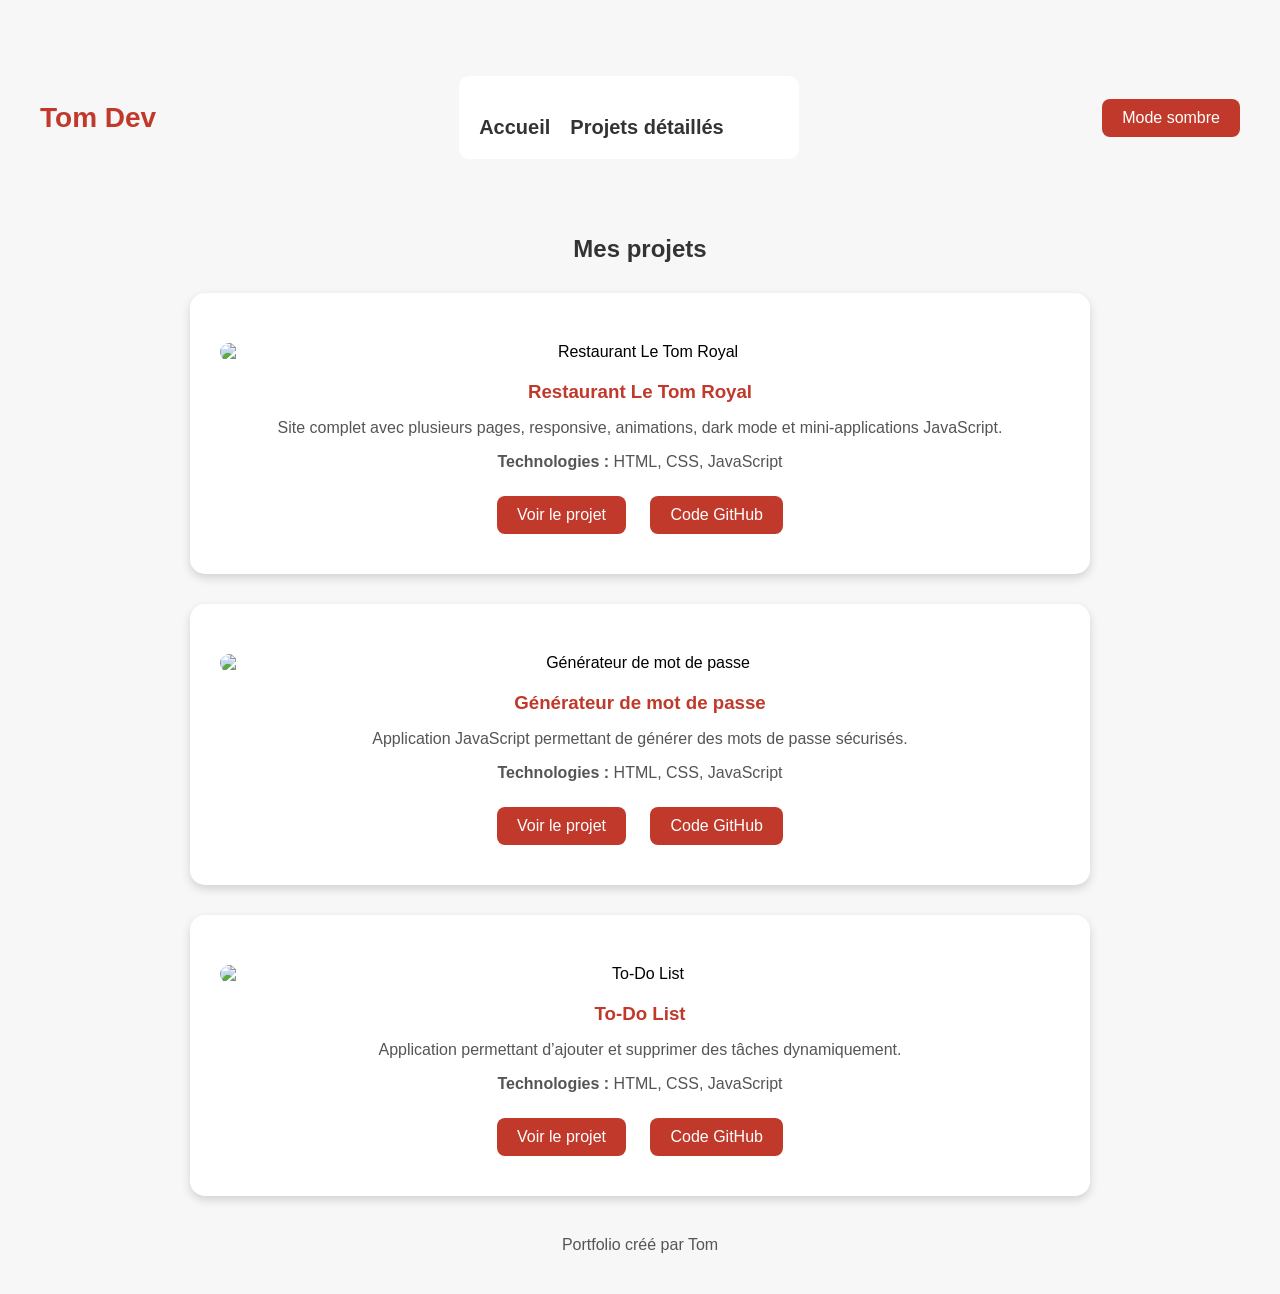
==== projets.html @ 7fe56bef "Add files via upload" ====
<!DOCTYPE html>
<html lang="fr">
<head>
  <meta charset="UTF-8">
  <title>Projets - Tom Dev</title>
  <link rel="stylesheet" href="style.css">
</head>

<body>

<header class="navbar">
  <h1 class="logo">Tom Dev</h1>

  <nav>
    <ul class="nav-links">
      <li><a href="index.html">Accueil</a></li>
      <li><a href="projets.html">Projets détaillés</a></li>
    </ul>
  </nav>

  <button id="dark-mode-btn">Mode sombre</button>
</header>

<section class="projects-detail fade-in">
  <h2>Mes projets</h2>

  <div class="project-card">
    <img src="https://via.placeholder.com/400x250" alt="Restaurant Le Tom Royal">
    <h3>Restaurant Le Tom Royal</h3>
    <p>Site complet avec plusieurs pages, responsive, animations, dark mode et mini-applications JavaScript.</p>
    <p><strong>Technologies :</strong> HTML, CSS, JavaScript</p>
    <button onclick="window.location.href='index.html'">Voir le projet</button>
    <button>Code GitHub</button>
  </div>

  <div class="project-card">
    <img src="https://via.placeholder.com/400x250" alt="Générateur de mot de passe">
    <h3>Générateur de mot de passe</h3>
    <p>Application JavaScript permettant de générer des mots de passe sécurisés.</p>
    <p><strong>Technologies :</strong> HTML, CSS, JavaScript</p>
    <button>Voir le projet</button>
    <button>Code GitHub</button>
  </div>

  <div class="project-card">
    <img src="https://via.placeholder.com/400x250" alt="To-Do List">
    <h3>To‑Do List</h3>
    <p>Application permettant d’ajouter et supprimer des tâches dynamiquement.</p>
    <p><strong>Technologies :</strong> HTML, CSS, JavaScript</p>
    <button>Voir le projet</button>
    <button>Code GitHub</button>
  </div>

</section>

<footer>
  <p>Portfolio créé par Tom</p>
</footer>

<script src="script.js"></script>
</body>
</html>
---- style.css ----
/* ------------------ GLOBAL ------------------ */

body {
  font-family: Arial, sans-serif;
  margin: 40px;
  background-color: #f7f7f7;
}

/* ------------------ HEADER ------------------ */

header {
  text-align: center;
  padding: 20px;
}

/* ------------------ NAVBAR ------------------ */

.navbar {
  display: flex;
  justify-content: space-between;
  align-items: center;
  padding: 20px 0;
}

.logo {
  font-size: 28px;
  color: #c0392b;
}

.nav-links {
  list-style: none;
  display: flex;
  gap: 20px;
}

.nav-links a {
  text-decoration: none;
  color: #333;
  font-weight: bold;
  transition: 0.3s;
}

.nav-links a:hover {
  color: #c0392b;
}

h1 {
  color: #c0392b;
}

/* ------------------ INTRO ------------------ */

.intro {
  max-width: 600px;
  margin: 0 auto;
  text-align: center;
}

/* ------------------ MENU ------------------ */

.menu {
  display: flex;
  flex-direction: column;
  align-items: center;
}

h2 {
  color: #333;
  margin-top: 30px;
}

ul {
  background: white;
  padding: 20px;
  border-radius: 10px;
  width: 300px;
}

/* ------------------ PHOTOS ------------------ */

img {
  display: block;
  margin: 20px auto;
  border-radius: 10px;
}

/* ------------------ CONTACT ------------------ */

.contact {
  text-align: center;
  margin-top: 20px;
}

a {
  display: block;
  margin-top: 20px;
  font-size: 20px;
  color: #2980b9;
}

/* ------------------ FOOTER ------------------ */

footer {
  margin-top: 40px;
  text-align: center;
  color: #555;
}

.card {
  background: white;
  padding: 30px;
  border-radius: 15px;
  width: 250px;
  text-align: center;
  font-weight: bold;
  box-shadow: 0 4px 10px rgba(0,0,0,0.15);
  transition: transform 0.3s;
}

.card:hover {
  transform: translateY(-5px);
}


/* ------------------ RESPONSIVE ------------------ */

@media (max-width: 600px) {

  body {
    margin: 20px;
  }

  img {
    width: 100%;
    max-width: 400px;
  }

  h1 {
    font-size: 28px;
  }

  p {
    font-size: 16px;
  }
}

@media (max-width: 600px) {

  .navbar {
    flex-direction: column;
    gap: 10px;
  }

  .nav-links {
    flex-direction: column;
    gap: 10px;
  }
}

button {
  padding: 10px 20px;
  font-size: 16px;
  border: none;
  background-color: #c0392b;
  color: white;
  border-radius: 8px;
  cursor: pointer;
  transition: 0.3s;
}

button:hover {
  background-color: #a93226;
}

.password-generator {
  text-align: center;
  margin-top: 40px;
}

#resultat {
  margin-top: 20px;
  font-size: 22px;
  font-weight: bold;
  color: #333;
}
.todo {
  text-align: center;
  margin-top: 40px;
}

#todo-input {
  padding: 10px;
  width: 250px;
  border-radius: 8px;
  border: 1px solid #ccc;
}

#todo-list {
  margin-top: 20px;
  list-style: none;
  padding: 0;
}

#todo-list li {
  background: white;
  padding: 10px;
  margin-top: 10px;
  border-radius: 8px;
  box-shadow: 0 2px 5px rgba(0,0,0,0.1);
  display: flex;
  justify-content: space-between;
  align-items: center;
}

.delete-btn {
  background: #c0392b;
  color: white;
  border: none;
  padding: 5px 10px;
  border-radius: 6px;
  cursor: pointer;
}
.gallery {
  display: flex;
  gap: 20px;
  justify-content: center;
  margin-top: 40px;
}

.gallery img {
  border-radius: 10px;
  box-shadow: 0 2px 5px rgba(0,0,0,0.1);
}

.contact-form {
  text-align: center;
  margin-top: 40px;
}

.contact-form input,
.contact-form textarea {
  width: 300px;
  padding: 10px;
  margin-top: 10px;
  border-radius: 8px;
  border: 1px solid #ccc;
}

.contact-form button {
  margin-top: 20px;
}
/* ------------------ HERO ------------------ */

.hero {
  text-align: center;
  margin-top: 40px;
  padding: 40px;
  background: linear-gradient(135deg, #c0392b, #e74c3c);
  color: white;
  border-radius: 15px;
}

.profile-pic {
  width: 150px;
  height: 150px;
  border-radius: 50%;
  margin-bottom: 20px;
  border: 4px solid white;
}

#skills ul {
  display: flex;
  gap: 20px;
  justify-content: center;
  flex-wrap: wrap;
  padding: 0;
}

#skills li {
  list-style: none;
  background: white;
  padding: 15px 25px;
  border-radius: 10px;
  box-shadow: 0 2px 5px rgba(0,0,0,0.1);
  font-weight: bold;
}

.project-card {
  background: white;
  padding: 30px;
  margin-top: 30px;
  border-radius: 15px;
  box-shadow: 0 4px 10px rgba(0,0,0,0.15);
  animation: fadeIn 1s forwards;
  transition: transform 0.3s, box-shadow 0.3s;
}

.project-card:hover {
  transform: translateY(-5px);
  box-shadow: 0 8px 20px rgba(0,0,0,0.25);
}

.project-card h3 {
  margin-bottom: 10px;
  color: #c0392b;
}

.project-card p {
  margin-bottom: 15px;
  color: #555;
}

.project-card button {
  padding: 10px 20px;
  border-radius: 8px;
  border: none;
  background: #c0392b;
  color: white;
  cursor: pointer;
  transition: 0.3s;
}

.project-card button:hover {
  background: #a93226;
  box-shadow: 0 0 10px rgba(192, 57, 43, 0.6);
}

#contact {
  text-align: center;
  margin-top: 40px;
  background: white;
  padding: 30px;
  border-radius: 15px;
  box-shadow: 0 2px 5px rgba(0,0,0,0.1);
}

#about {
  text-align: center;
  margin-top: 40px;
  background: white;
  padding: 30px;
  border-radius: 15px;
  box-shadow: 0 2px 5px rgba(0,0,0,0.1);
}

html {
  scroll-behavior: smooth;
}
/* ------------------ DARK MODE ------------------ */

.dark-mode {
  background-color: #1e1e1e;
  color: white;
}

.dark-mode .navbar {
  background-color: #2c2c2c;
}

.dark-mode .nav-links a {
  color: white;
}

.dark-mode .card {
  background-color: #2c2c2c;
  color: white;
}
.dark-mode #skills li {
  background: #2c2c2c;
  color: white;
  border-color: #e74c3c;
}

.dark-mode #skills li:hover {
  background: #e74c3c;
  color: white;
}


.dark-mode #about,
.dark-mode #contact {
  background-color: #2c2c2c;
  color: white;
}

.dark-mode .hero {
  background: linear-gradient(135deg, #000, #333);
}

.dark-mode footer {
  color: #ccc;
}
.fade-in {
  opacity: 0;
  transform: translateY(20px);
  animation: fadeIn 1s forwards;
}

@keyframes fadeIn {
  to {
    opacity: 1;
    transform: translateY(0);
  }
}
.card {
  background: white;
  padding: 30px;
  border-radius: 15px;
  width: 250px;
  text-align: center;
  font-weight: bold;
  box-shadow: 0 4px 10px rgba(0,0,0,0.15);
  transition: transform 0.3s, box-shadow 0.3s;
  animation: slideUp 0.8s ease forwards;
}

@keyframes slideUp {
  from {
    transform: translateY(20px);
    opacity: 0;
  }
  to {
    transform: translateY(0);
    opacity: 1;
  }
}

.card:hover {
  transform: translateY(-8px);
  box-shadow: 0 8px 20px rgba(0,0,0,0.25);
}
button:hover {
  background-color: #a93226;
  box-shadow: 0 0 10px rgba(192, 57, 43, 0.6);
}
.profile-pic {
  transition: transform 0.3s;
}

.profile-pic:hover {
  transform: scale(1.05);
}
.projects-detail {
  max-width: 900px;
  margin: 40px auto;
  text-align: center;
}

.dark-mode .project-card {
  background: #2c2c2c;
  color: white;
}

.dark-mode .project-card h3 {
  color: #e74c3c;
}

.dark-mode .project-card p {
  color: #ddd;
}

.dark-mode .project-card button {
  background: #e74c3c;
}

.dark-mode .project-card button:hover {
  background: #c0392b;
}


.project-card img {
  width: 100%;
  border-radius: 10px;
  margin-bottom: 20px;
}

.project-card button {
  margin: 10px;
}
.dark-mode .project-card {
  background-color: #2c2c2c;
  color: white;
}

#skills li {
  list-style: none;
  background: #ffffff;
  padding: 12px 25px;
  border-radius: 50px;
  box-shadow: 0 2px 5px rgba(0,0,0,0.1);
  font-weight: bold;
  color: #333;
  border: 2px solid #c0392b;
  transition: 0.3s;
}

#skills li:hover {
  background: #c0392b;
  color: white;
  transform: translateY(-3px);
}
.contact-form {
  max-width: 500px;
  margin: 40px auto;
  text-align: center;
  background: white;
  padding: 30px;
  border-radius: 15px;
  box-shadow: 0 4px 10px rgba(0,0,0,0.1);
}

.contact-form input,
.contact-form textarea {
  width: 100%;
  padding: 12px;
  margin-top: 15px;
  border-radius: 10px;
  border: 1px solid #ccc;
  font-size: 16px;
}

.contact-form button {
  margin-top: 20px;
  width: 100%;
}
.dark-mode .contact-form {
  background: #2c2c2c;
  color: white;
}

.dark-mode .contact-form input,
.dark-mode .contact-form textarea {
  background: #3a3a3a;
  color: white;
  border: 1px solid #555;
}
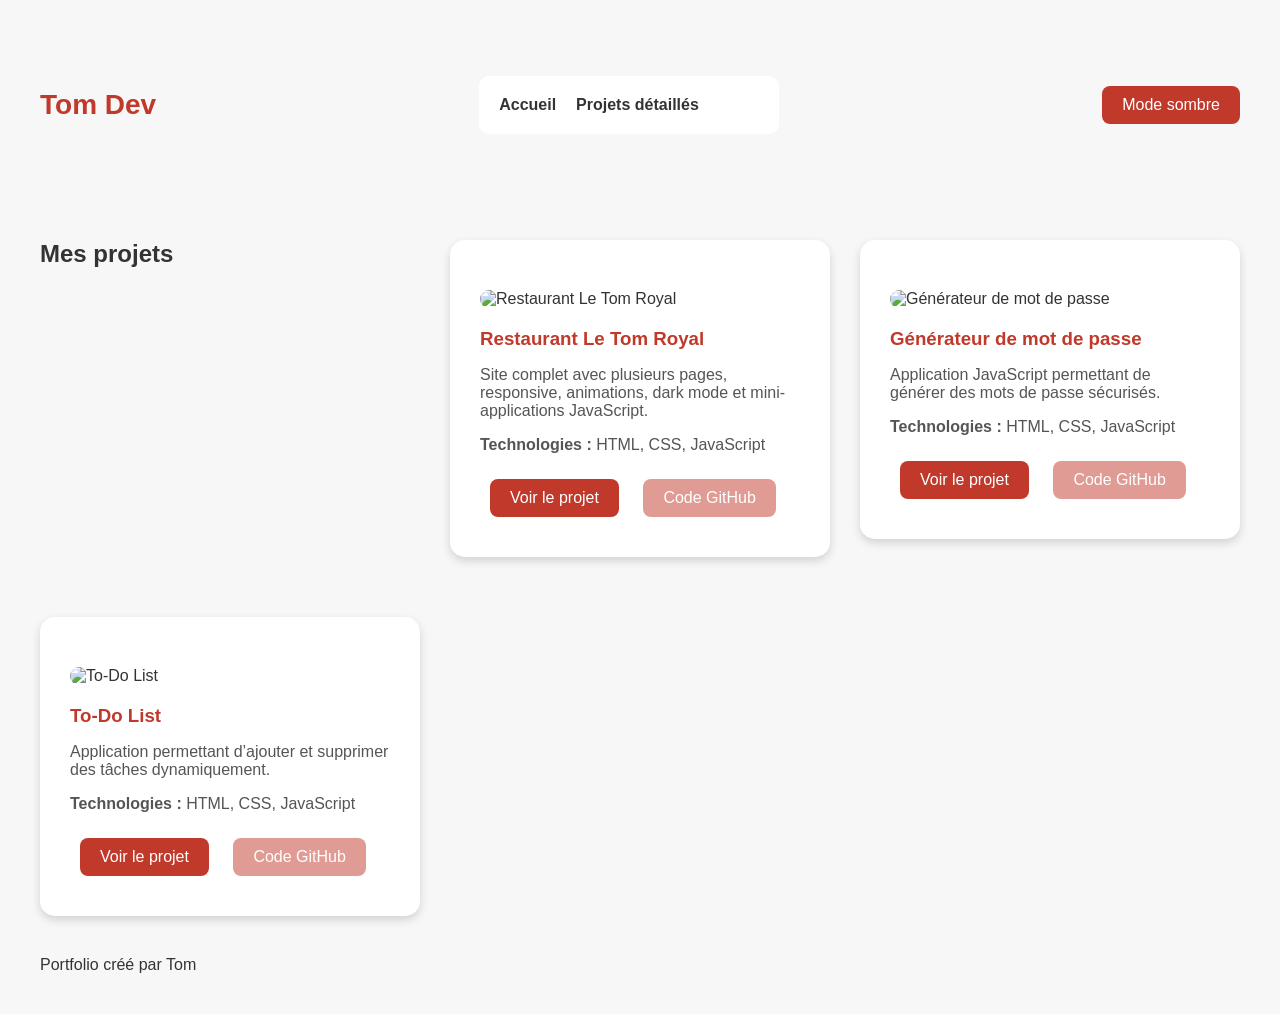
==== commit c9d254f4: "Add files via upload" ====
--- a/projets.html
+++ b/projets.html
@@ -25,31 +25,32 @@
   <h2>Mes projets</h2>
 
   <div class="project-card">
-    <img src="https://via.placeholder.com/400x250" alt="Restaurant Le Tom Royal">
-    <h3>Restaurant Le Tom Royal</h3>
-    <p>Site complet avec plusieurs pages, responsive, animations, dark mode et mini-applications JavaScript.</p>
-    <p><strong>Technologies :</strong> HTML, CSS, JavaScript</p>
-    <button onclick="window.location.href='index.html'">Voir le projet</button>
-    <button>Code GitHub</button>
-  </div>
+  <img src="img/restau.jpg" alt="Restaurant Le Tom Royal">
+  <h3 id="restaurant">Restaurant Le Tom Royal</h3>
+  <p>Site complet avec plusieurs pages, responsive, animations, dark mode et mini-applications JavaScript.</p>
+  <p><strong>Technologies :</strong> HTML, CSS, JavaScript</p>
+  <button onclick="window.location.href='restaurant.html'">Voir le projet</button>
+  <button disabled style="opacity:0.5; cursor:not-allowed;">Code GitHub</button>
+</div>
 
-  <div class="project-card">
-    <img src="https://via.placeholder.com/400x250" alt="Générateur de mot de passe">
-    <h3>Générateur de mot de passe</h3>
-    <p>Application JavaScript permettant de générer des mots de passe sécurisés.</p>
-    <p><strong>Technologies :</strong> HTML, CSS, JavaScript</p>
-    <button>Voir le projet</button>
-    <button>Code GitHub</button>
-  </div>
+<div class="project-card">
+  <img src="img/password.png" alt="Générateur de mot de passe">
+  <h3 id="password">Générateur de mot de passe</h3>
+  <p>Application JavaScript permettant de générer des mots de passe sécurisés.</p>
+  <p><strong>Technologies :</strong> HTML, CSS, JavaScript</p>
+ <button onclick="window.location.href='password.html'">Voir le projet</button>
+  <button disabled style="opacity:0.5; cursor:not-allowed;">Code GitHub</button>
+</div>
 
-  <div class="project-card">
-    <img src="https://via.placeholder.com/400x250" alt="To-Do List">
-    <h3>To‑Do List</h3>
-    <p>Application permettant d’ajouter et supprimer des tâches dynamiquement.</p>
-    <p><strong>Technologies :</strong> HTML, CSS, JavaScript</p>
-    <button>Voir le projet</button>
-    <button>Code GitHub</button>
-  </div>
+<div class="project-card">
+  <img src="img/todolist.jpg" alt="To-Do List">
+  <h3 id="todo">To‑Do List</h3>
+  <p>Application permettant d’ajouter et supprimer des tâches dynamiquement.</p>
+  <p><strong>Technologies :</strong> HTML, CSS, JavaScript</p>
+  <button onclick="window.location.href='todo.html'">Voir le projet</button>
+  <button disabled style="opacity:0.5; cursor:not-allowed;">Code GitHub</button>
+</div>
+
 
 </section>
 
--- a/style.css
+++ b/style.css
@@ -1,9 +1,18 @@
 /* ------------------ GLOBAL ------------------ */
+
+* {
+  box-sizing: border-box;
+}
 
 body {
   font-family: Arial, sans-serif;
   margin: 40px;
   background-color: #f7f7f7;
+  color: #333;
+}
+
+html {
+  scroll-behavior: smooth;
 }
 
 /* ------------------ HEADER ------------------ */
@@ -82,173 +91,9 @@
   display: block;
   margin: 20px auto;
   border-radius: 10px;
-}
-
-/* ------------------ CONTACT ------------------ */
-
-.contact {
-  text-align: center;
-  margin-top: 20px;
-}
-
-a {
-  display: block;
-  margin-top: 20px;
-  font-size: 20px;
-  color: #2980b9;
-}
-
-/* ------------------ FOOTER ------------------ */
-
-footer {
-  margin-top: 40px;
-  text-align: center;
-  color: #555;
-}
-
-.card {
-  background: white;
-  padding: 30px;
-  border-radius: 15px;
-  width: 250px;
-  text-align: center;
-  font-weight: bold;
-  box-shadow: 0 4px 10px rgba(0,0,0,0.15);
-  transition: transform 0.3s;
-}
-
-.card:hover {
-  transform: translateY(-5px);
-}
-
-
-/* ------------------ RESPONSIVE ------------------ */
-
-@media (max-width: 600px) {
-
-  body {
-    margin: 20px;
-  }
-
-  img {
-    width: 100%;
-    max-width: 400px;
-  }
-
-  h1 {
-    font-size: 28px;
-  }
-
-  p {
-    font-size: 16px;
-  }
-}
-
-@media (max-width: 600px) {
-
-  .navbar {
-    flex-direction: column;
-    gap: 10px;
-  }
-
-  .nav-links {
-    flex-direction: column;
-    gap: 10px;
-  }
-}
-
-button {
-  padding: 10px 20px;
-  font-size: 16px;
-  border: none;
-  background-color: #c0392b;
-  color: white;
-  border-radius: 8px;
-  cursor: pointer;
-  transition: 0.3s;
-}
-
-button:hover {
-  background-color: #a93226;
-}
-
-.password-generator {
-  text-align: center;
-  margin-top: 40px;
-}
-
-#resultat {
-  margin-top: 20px;
-  font-size: 22px;
-  font-weight: bold;
-  color: #333;
-}
-.todo {
-  text-align: center;
-  margin-top: 40px;
-}
-
-#todo-input {
-  padding: 10px;
-  width: 250px;
-  border-radius: 8px;
-  border: 1px solid #ccc;
-}
-
-#todo-list {
-  margin-top: 20px;
-  list-style: none;
-  padding: 0;
-}
-
-#todo-list li {
-  background: white;
-  padding: 10px;
-  margin-top: 10px;
-  border-radius: 8px;
-  box-shadow: 0 2px 5px rgba(0,0,0,0.1);
-  display: flex;
-  justify-content: space-between;
-  align-items: center;
-}
-
-.delete-btn {
-  background: #c0392b;
-  color: white;
-  border: none;
-  padding: 5px 10px;
-  border-radius: 6px;
-  cursor: pointer;
-}
-.gallery {
-  display: flex;
-  gap: 20px;
-  justify-content: center;
-  margin-top: 40px;
-}
-
-.gallery img {
-  border-radius: 10px;
-  box-shadow: 0 2px 5px rgba(0,0,0,0.1);
-}
-
-.contact-form {
-  text-align: center;
-  margin-top: 40px;
-}
-
-.contact-form input,
-.contact-form textarea {
-  width: 300px;
-  padding: 10px;
-  margin-top: 10px;
-  border-radius: 8px;
-  border: 1px solid #ccc;
-}
-
-.contact-form button {
-  margin-top: 20px;
-}
+  max-width: 100%;
+}
+
 /* ------------------ HERO ------------------ */
 
 .hero {
@@ -261,12 +106,21 @@
 }
 
 .profile-pic {
-  width: 150px;
-  height: 150px;
+  width: 100%;
+  max-width: 200px;   /* OPTION C : fluide mais limité */
+  height: auto;
   border-radius: 50%;
   margin-bottom: 20px;
   border: 4px solid white;
-}
+  object-fit: cover;
+  transition: transform 0.3s;
+}
+
+.profile-pic:hover {
+  transform: scale(1.05);
+}
+
+/* ------------------ SKILLS ------------------ */
 
 #skills ul {
   display: flex;
@@ -274,212 +128,6 @@
   justify-content: center;
   flex-wrap: wrap;
   padding: 0;
-}
-
-#skills li {
-  list-style: none;
-  background: white;
-  padding: 15px 25px;
-  border-radius: 10px;
-  box-shadow: 0 2px 5px rgba(0,0,0,0.1);
-  font-weight: bold;
-}
-
-.project-card {
-  background: white;
-  padding: 30px;
-  margin-top: 30px;
-  border-radius: 15px;
-  box-shadow: 0 4px 10px rgba(0,0,0,0.15);
-  animation: fadeIn 1s forwards;
-  transition: transform 0.3s, box-shadow 0.3s;
-}
-
-.project-card:hover {
-  transform: translateY(-5px);
-  box-shadow: 0 8px 20px rgba(0,0,0,0.25);
-}
-
-.project-card h3 {
-  margin-bottom: 10px;
-  color: #c0392b;
-}
-
-.project-card p {
-  margin-bottom: 15px;
-  color: #555;
-}
-
-.project-card button {
-  padding: 10px 20px;
-  border-radius: 8px;
-  border: none;
-  background: #c0392b;
-  color: white;
-  cursor: pointer;
-  transition: 0.3s;
-}
-
-.project-card button:hover {
-  background: #a93226;
-  box-shadow: 0 0 10px rgba(192, 57, 43, 0.6);
-}
-
-#contact {
-  text-align: center;
-  margin-top: 40px;
-  background: white;
-  padding: 30px;
-  border-radius: 15px;
-  box-shadow: 0 2px 5px rgba(0,0,0,0.1);
-}
-
-#about {
-  text-align: center;
-  margin-top: 40px;
-  background: white;
-  padding: 30px;
-  border-radius: 15px;
-  box-shadow: 0 2px 5px rgba(0,0,0,0.1);
-}
-
-html {
-  scroll-behavior: smooth;
-}
-/* ------------------ DARK MODE ------------------ */
-
-.dark-mode {
-  background-color: #1e1e1e;
-  color: white;
-}
-
-.dark-mode .navbar {
-  background-color: #2c2c2c;
-}
-
-.dark-mode .nav-links a {
-  color: white;
-}
-
-.dark-mode .card {
-  background-color: #2c2c2c;
-  color: white;
-}
-.dark-mode #skills li {
-  background: #2c2c2c;
-  color: white;
-  border-color: #e74c3c;
-}
-
-.dark-mode #skills li:hover {
-  background: #e74c3c;
-  color: white;
-}
-
-
-.dark-mode #about,
-.dark-mode #contact {
-  background-color: #2c2c2c;
-  color: white;
-}
-
-.dark-mode .hero {
-  background: linear-gradient(135deg, #000, #333);
-}
-
-.dark-mode footer {
-  color: #ccc;
-}
-.fade-in {
-  opacity: 0;
-  transform: translateY(20px);
-  animation: fadeIn 1s forwards;
-}
-
-@keyframes fadeIn {
-  to {
-    opacity: 1;
-    transform: translateY(0);
-  }
-}
-.card {
-  background: white;
-  padding: 30px;
-  border-radius: 15px;
-  width: 250px;
-  text-align: center;
-  font-weight: bold;
-  box-shadow: 0 4px 10px rgba(0,0,0,0.15);
-  transition: transform 0.3s, box-shadow 0.3s;
-  animation: slideUp 0.8s ease forwards;
-}
-
-@keyframes slideUp {
-  from {
-    transform: translateY(20px);
-    opacity: 0;
-  }
-  to {
-    transform: translateY(0);
-    opacity: 1;
-  }
-}
-
-.card:hover {
-  transform: translateY(-8px);
-  box-shadow: 0 8px 20px rgba(0,0,0,0.25);
-}
-button:hover {
-  background-color: #a93226;
-  box-shadow: 0 0 10px rgba(192, 57, 43, 0.6);
-}
-.profile-pic {
-  transition: transform 0.3s;
-}
-
-.profile-pic:hover {
-  transform: scale(1.05);
-}
-.projects-detail {
-  max-width: 900px;
-  margin: 40px auto;
-  text-align: center;
-}
-
-.dark-mode .project-card {
-  background: #2c2c2c;
-  color: white;
-}
-
-.dark-mode .project-card h3 {
-  color: #e74c3c;
-}
-
-.dark-mode .project-card p {
-  color: #ddd;
-}
-
-.dark-mode .project-card button {
-  background: #e74c3c;
-}
-
-.dark-mode .project-card button:hover {
-  background: #c0392b;
-}
-
-
-.project-card img {
-  width: 100%;
-  border-radius: 10px;
-  margin-bottom: 20px;
-}
-
-.project-card button {
-  margin: 10px;
-}
-.dark-mode .project-card {
-  background-color: #2c2c2c;
-  color: white;
 }
 
 #skills li {
@@ -499,6 +147,96 @@
   color: white;
   transform: translateY(-3px);
 }
+
+/* ------------------ PROJECT CARDS ------------------ */
+
+.project-card {
+  background: white;
+  color: #333;
+  padding: 30px;
+  margin-top: 30px;
+  border-radius: 15px;
+  box-shadow: 0 4px 10px rgba(0,0,0,0.15);
+  animation: fadeIn 1s forwards;
+  transition: transform 0.3s, box-shadow 0.3s;
+}
+
+.project-card:hover {
+  transform: translateY(-5px);
+  box-shadow: 0 8px 20px rgba(0,0,0,0.25);
+}
+
+.project-card img {
+  width: 100%;
+  border-radius: 10px;
+  margin-bottom: 20px;
+}
+
+.project-card h3 {
+  color: #c0392b;
+  margin-bottom: 10px;
+}
+
+.project-card p {
+  margin-bottom: 15px;
+  color: #555;
+}
+
+.project-card button {
+  padding: 10px 20px;
+  border-radius: 8px;
+  border: none;
+  background: #c0392b;
+  color: white;
+  cursor: pointer;
+  transition: 0.3s;
+  margin: 10px;
+}
+
+.project-card button:hover {
+  background: #a93226;
+  box-shadow: 0 0 10px rgba(192, 57, 43, 0.6);
+}
+
+/* ------------------ PROJECT GRID ------------------ */
+
+.projects-detail {
+  display: grid;
+  grid-template-columns: repeat(3, 1fr);
+  gap: 30px;
+  max-width: 1200px;
+  margin: 40px auto;
+  align-items: start;
+}
+
+/* ------------------ CONTACT / ABOUT ------------------ */
+
+#contact,
+#about {
+  text-align: center;
+  margin-top: 40px;
+  background: white;
+  padding: 30px;
+  border-radius: 15px;
+  box-shadow: 0 2px 5px rgba(0,0,0,0.1);
+}
+
+/* ------------------ GALLERY ------------------ */
+
+.gallery {
+  display: flex;
+  gap: 20px;
+  justify-content: center;
+  margin-top: 40px;
+}
+
+.gallery img {
+  border-radius: 10px;
+  box-shadow: 0 2px 5px rgba(0,0,0,0.1);
+}
+
+/* ------------------ CONTACT FORM ------------------ */
+
 .contact-form {
   max-width: 500px;
   margin: 40px auto;
@@ -523,8 +261,54 @@
   margin-top: 20px;
   width: 100%;
 }
+
+/* ------------------ BUTTONS ------------------ */
+
+button {
+  padding: 10px 20px;
+  font-size: 16px;
+  border: none;
+  background-color: #c0392b;
+  color: white;
+  border-radius: 8px;
+  cursor: pointer;
+  transition: 0.3s;
+}
+
+button:hover {
+  background-color: #a93226;
+  box-shadow: 0 0 10px rgba(192, 57, 43, 0.6);
+}
+
+/* ------------------ DARK MODE ------------------ */
+
+.dark-mode {
+  background-color: #1e1e1e;
+  color: white;
+}
+
+.dark-mode .navbar {
+  background-color: #2c2c2c;
+}
+
+.dark-mode .nav-links a {
+  color: white;
+}
+
+.dark-mode #skills li {
+  background: #2c2c2c;
+  color: white;
+  border-color: #e74c3c;
+}
+
+.dark-mode #skills li:hover {
+  background: #e74c3c;
+}
+
+.dark-mode #about,
+.dark-mode #contact,
 .dark-mode .contact-form {
-  background: #2c2c2c;
+  background-color: #2c2c2c;
   color: white;
 }
 
@@ -534,3 +318,75 @@
   color: white;
   border: 1px solid #555;
 }
+
+.dark-mode .hero {
+  background: linear-gradient(135deg, #000, #333);
+}
+
+.dark-mode footer {
+  color: #ccc;
+}
+
+.dark-mode .project-card {
+  background: #2c2c2c;
+  color: white;
+}
+
+.dark-mode .project-card h3 {
+  color: #e74c3c;
+}
+
+.dark-mode .project-card p {
+  color: #ddd;
+}
+
+.dark-mode .project-card button {
+  background: #e74c3c;
+}
+
+.dark-mode .project-card button:hover {
+  background: #c0392b;
+}
+
+/* ------------------ ANIMATIONS ------------------ */
+
+.fade-in {
+  opacity: 0;
+  transform: translateY(20px);
+  animation: fadeIn 1s forwards;
+}
+
+@keyframes fadeIn {
+  to {
+    opacity: 1;
+    transform: translateY(0);
+  }
+}
+
+/* ------------------ RESPONSIVE ------------------ */
+
+@media (max-width: 900px) {
+  .projects-detail {
+    grid-template-columns: repeat(2, 1fr);
+  }
+}
+
+@media (max-width: 600px) {
+  body {
+    margin: 20px;
+  }
+
+  .navbar {
+    flex-direction: column;
+    gap: 10px;
+  }
+
+  .nav-links {
+    flex-direction: column;
+    gap: 10px;
+  }
+
+  .projects-detail {
+    grid-template-columns: 1fr;
+  }
+}
